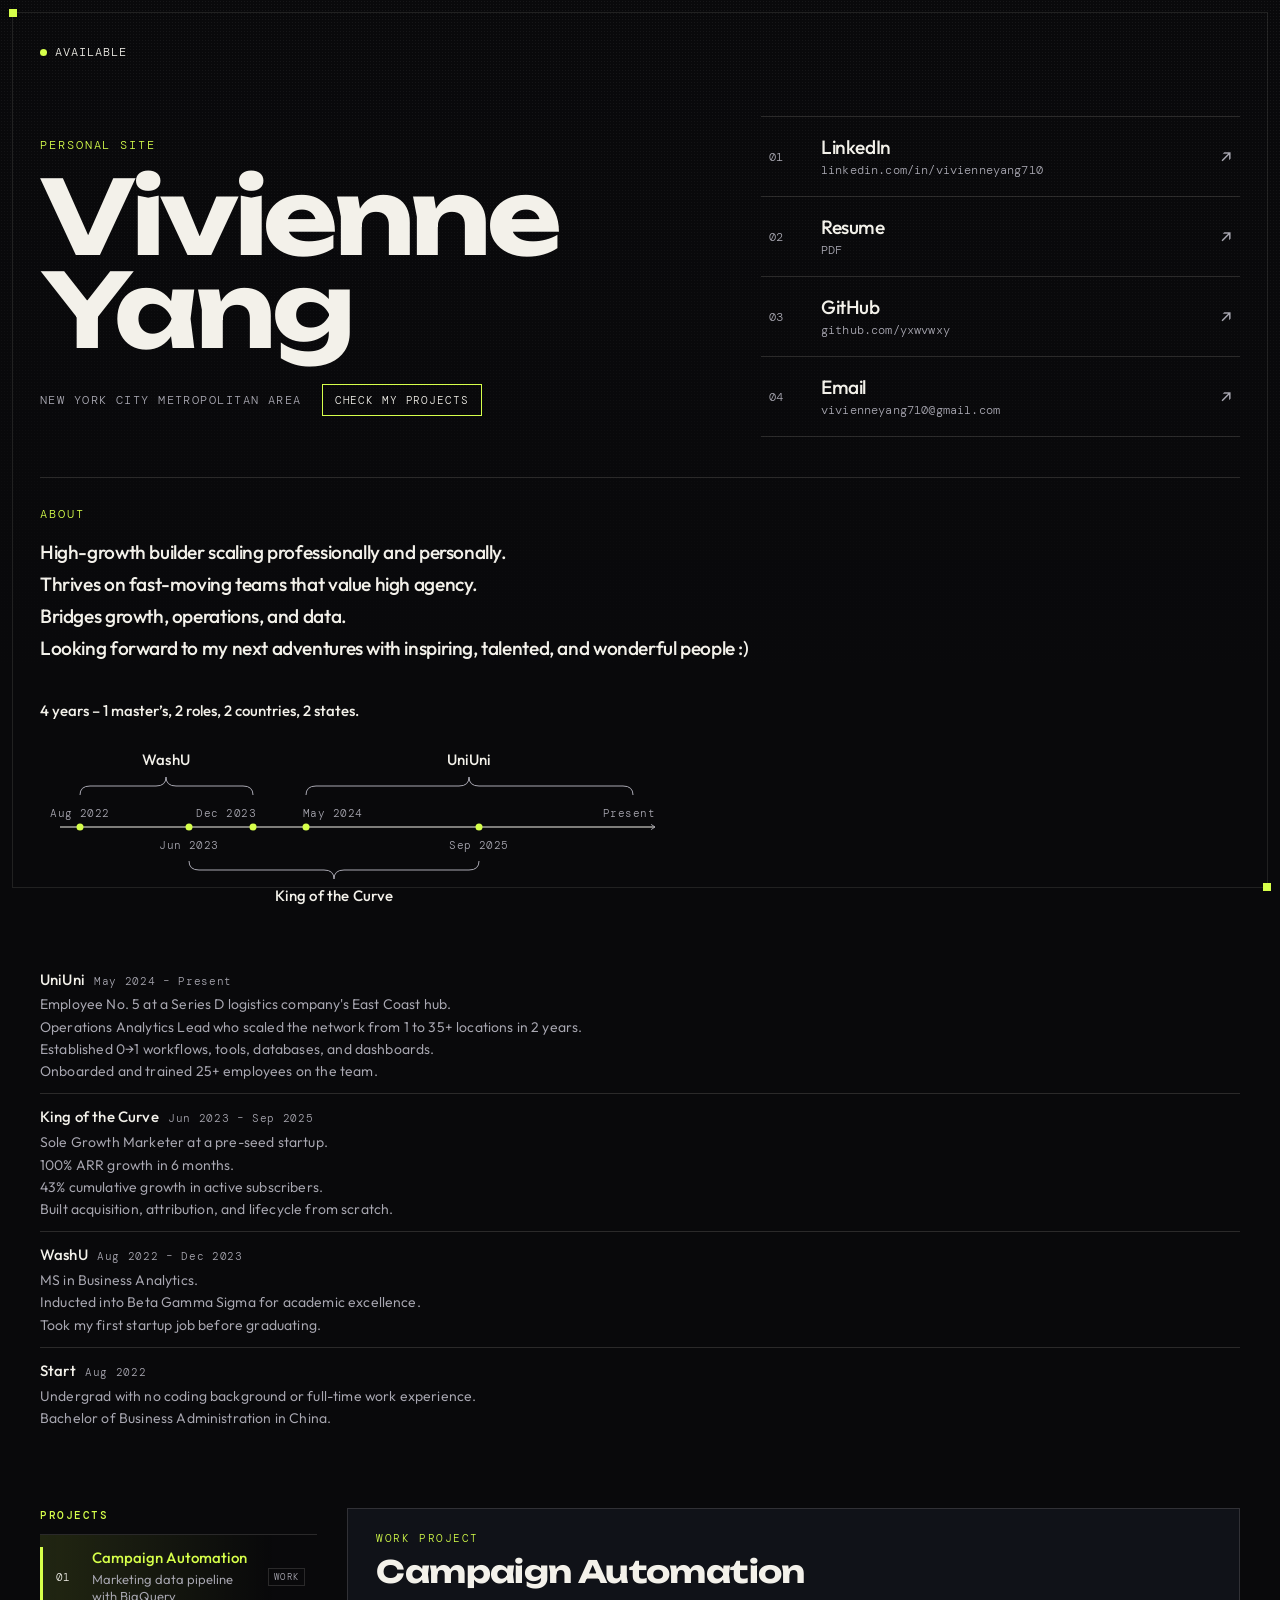
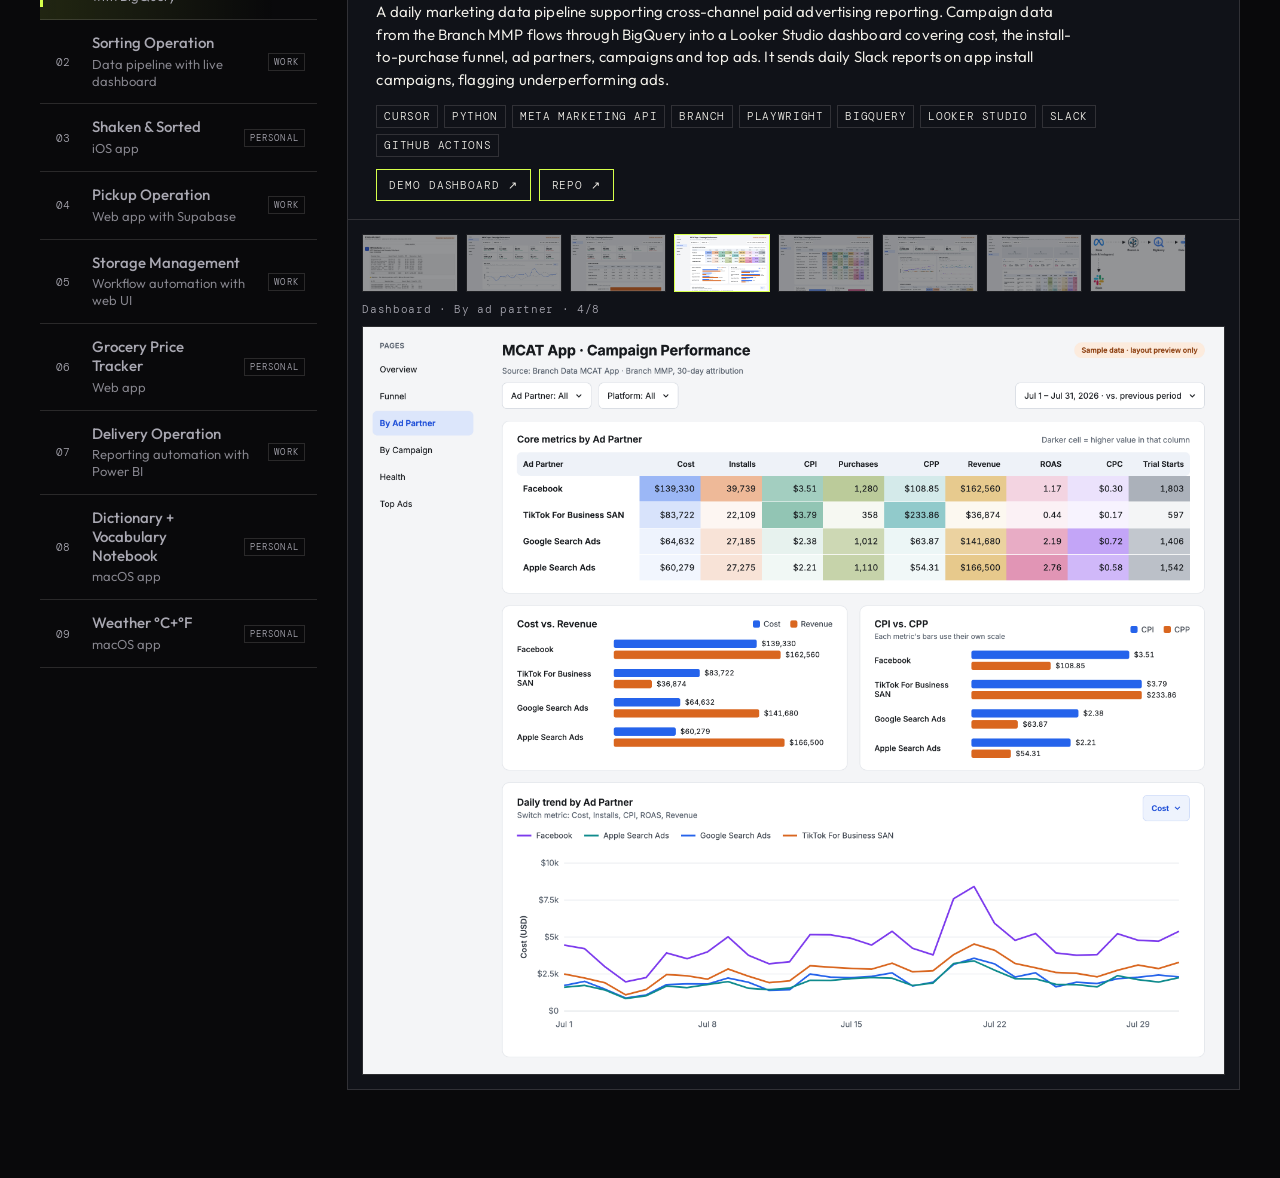
==== index.html @ 4017af8d "Add a fourth About line about what comes next Co-Authored-By: Claude Opus 5.5 <noreply@anthropic.com" ====
<!DOCTYPE html>
<html lang="en">
  <head>
    <meta charset="UTF-8" />
    <meta name="viewport" content="width=device-width, initial-scale=1" />
    <title>Vivienne Yang</title>
    <meta name="description" content="Vivienne Yang: projects and links." />
    <meta name="theme-color" content="#09090b" />
    <link rel="icon" href="favicon.svg" type="image/svg+xml" />
    <link rel="preconnect" href="https://fonts.googleapis.com" />
    <link rel="preconnect" href="https://fonts.gstatic.com" crossorigin />
    <link
      href="https://fonts.googleapis.com/css2?family=DM+Mono:ital,wght@0,400;0,500&family=Outfit:wght@360;500&family=Unbounded:wght@500;700&display=swap"
      rel="stylesheet"
    />
    <link rel="stylesheet" href="styles.css?v=2026-11-14m" />
  </head>
  <body>
    <div class="frame" aria-hidden="true"></div>
    <main class="page">
      <header class="top">
        <p class="status">
          <span class="dot" aria-hidden="true"></span>
          Available
        </p>
      </header>

      <div class="stage">
        <section class="intro">
          <p class="kicker">Personal site</p>
          <h1>Vivienne Yang</h1>
          <div class="place-row">
            <p class="place">New York City Metropolitan Area</p>
            <a class="jump" href="#work">Check my projects</a>
          </div>
        </section>

        <nav class="links" aria-label="Personal links">
          <a class="row" href="https://www.linkedin.com/in/vivienneyang710/" target="_blank" rel="noopener">
            <span class="idx">01</span>
            <span class="copy">
              <span class="label">LinkedIn</span>
              <span class="hint">linkedin.com/in/vivienneyang710</span>
            </span>
            <span class="arrow" aria-hidden="true">↗</span>
          </a>
          <a class="row" href="Vivienne-Yang-Resume.pdf" target="_blank" rel="noopener">
            <span class="idx">02</span>
            <span class="copy">
              <span class="label">Resume</span>
              <span class="hint">PDF</span>
            </span>
            <span class="arrow" aria-hidden="true">↗</span>
          </a>
          <a class="row" href="https://github.com/yxwvwxy" target="_blank" rel="noopener">
            <span class="idx">03</span>
            <span class="copy">
              <span class="label">GitHub</span>
              <span class="hint">github.com/yxwvwxy</span>
            </span>
            <span class="arrow" aria-hidden="true">↗</span>
          </a>
          <a class="row" href="mailto:vivienneyang710@gmail.com">
            <span class="idx">04</span>
            <span class="copy">
              <span class="label">Email</span>
              <span class="hint">vivienneyang710@gmail.com</span>
            </span>
            <span class="arrow" aria-hidden="true">↗</span>
          </a>
        </nav>
      </div>

      <section class="about" id="about" aria-label="About">
        <p class="kicker">About</p>
        <div class="about-grid">
          <div class="about-main">
            <div class="about-lead">
              <p>High-growth builder scaling professionally and personally.</p>
              <p>Thrives on fast-moving teams that value high agency.</p>
              <p>Bridges growth, operations, and data.</p>
              <p>Looking forward to my next adventures with inspiring, talented, and wonderful people :)</p>
            </div>
            <div class="about-bottom">
              <p class="about-stat">4 years – 1 master’s, 2 roles, 2 countries, 2 states.</p>
              <figure class="timeline">
                <svg viewBox="30 120 630 172" role="img" aria-labelledby="timeline-title">
                  <title id="timeline-title">Timeline: WashU Aug 2022 – Dec 2023, King of the Curve Jun 2023 – Sep 2025, UniUni May 2024 – Present</title>
                  <defs>
                    <marker id="tl-arrow" viewBox="0 0 10 10" refX="8" refY="5" markerWidth="6" markerHeight="6" orient="auto-start-reverse">
                      <path d="M2 1L8 5L2 9" fill="none" stroke="currentColor" stroke-width="1.5" stroke-linecap="round" stroke-linejoin="round" />
                    </marker>
                  </defs>
                  <text class="tl-name" x="156" y="140" text-anchor="middle">WashU</text>
                  <path class="tl-brace" d="M70 170 Q70 161 80 161 L146 161 Q156 161 156 152 Q156 161 166 161 L233 161 Q243 161 243 170" />
                  <text class="tl-name" x="459" y="140" text-anchor="middle">UniUni</text>
                  <path class="tl-brace" d="M296 170 Q296 161 306 161 L449 161 Q459 161 459 152 Q459 161 469 161 L613 161 Q623 161 623 170" />
                  <text class="tl-date" x="70" y="192" text-anchor="middle">Aug 2022</text>
                  <text class="tl-date" x="246" y="192" text-anchor="end">Dec 2023</text>
                  <text class="tl-date" x="293" y="192" text-anchor="start">May 2024</text>
                  <text class="tl-date" x="645" y="192" text-anchor="end">Present</text>
                  <line class="tl-axis" x1="50" y1="202" x2="645" y2="202" marker-end="url(#tl-arrow)" />
                  <circle class="tl-dot" cx="70" cy="202" r="3.5" />
                  <circle class="tl-dot" cx="179" cy="202" r="3.5" />
                  <circle class="tl-dot" cx="243" cy="202" r="3.5" />
                  <circle class="tl-dot" cx="296" cy="202" r="3.5" />
                  <circle class="tl-dot" cx="469" cy="202" r="3.5" />
                  <text class="tl-date" x="179" y="224" text-anchor="middle">Jun 2023</text>
                  <text class="tl-date" x="469" y="224" text-anchor="middle">Sep 2025</text>
                  <path class="tl-brace" d="M179 236 Q179 245 189 245 L314 245 Q324 245 324 254 Q324 245 334 245 L459 245 Q469 245 469 236" />
                  <text class="tl-name" x="324" y="276" text-anchor="middle">King of the Curve</text>
                </svg>
              </figure>
            </div>
          </div>
          <ol class="milestones">
            <li>
              <p class="ms-head"><b>UniUni</b> <span>May 2024 – Present</span></p>
              <p>Employee No. 5 at a Series D logistics company's East Coast hub.</p>
              <p>Operations Analytics Lead who scaled the network from 1 to 35+ locations in 2 years.</p>
              <p>Established 0→1 workflows, tools, databases, and dashboards.</p>
              <p>Onboarded and trained 25+ employees on the team.</p>
            </li>
            <li>
              <p class="ms-head"><b>King of the Curve</b> <span>Jun 2023 – Sep 2025</span></p>
              <p>Sole Growth Marketer at a pre-seed startup.</p>
              <p>100% ARR growth in 6 months.</p>
              <p>43% cumulative growth in active subscribers.</p>
              <p>Built acquisition, attribution, and lifecycle from scratch.</p>
            </li>
            <li>
              <p class="ms-head"><b>WashU</b> <span>Aug 2022 – Dec 2023</span></p>
              <p>MS in Business Analytics.</p>
              <p>Inducted into Beta Gamma Sigma for academic excellence.</p>
              <p>Took my first startup job before graduating.</p>
            </li>
            <li>
              <p class="ms-head"><b>Start</b> <span>Aug 2022</span></p>
              <p>Undergrad with no coding background or full-time work experience.</p>
              <p>Bachelor of Business Administration in China.</p>
            </li>
          </ol>
        </div>
      </section>

      <section class="work" id="work" aria-label="Projects">
        <div class="pj">
          <div class="pj-side">
            <h2 class="pj-side-head">Projects</h2>
            <ol class="pj-list" id="pj-list"></ol>
          </div>

          <article class="pj-center" id="pj-center" aria-live="polite">
            <div class="pj-info">
              <p class="pj-group" id="pj-group"></p>
              <h2 id="pj-title"></h2>
              <p class="pj-type" id="pj-type"></p>
              <p class="pj-summary" id="pj-summary"></p>
              <div class="pj-row">
                <ul class="pj-tags" id="pj-tags"></ul>
                <div class="pj-links" id="pj-links"></div>
              </div>
            </div>
            <div class="pj-media">
              <div class="pj-strip" id="pj-strip"></div>
              <p class="pj-caption" id="pj-caption"></p>
              <div class="pj-frame" id="pj-frame"></div>
            </div>
          </article>
        </div>
      </section>
    </main>

    <script src="projects.js?v=2026-11-14a"></script>
  </body>
</html>
---- styles.css ----
:root {
  --bg: #09090b;
  --ink: #f3f1ea;
  --muted: #a9a8b2;
  --line: rgba(243, 241, 234, 0.14);
  --accent: #d6ff4a;
  --row: #12141a;
  --panel: #101218;
  --on-accent: #15180c;
  --warn: #f0c14a;
  --alert: #ff8b7b;
  --display: "Unbounded", sans-serif;
  --sans: "Outfit", sans-serif;
  --mono: "DM Mono", ui-monospace, monospace;
  color-scheme: dark;
}

* {
  box-sizing: border-box;
}

html,
body {
  margin: 0;
  min-height: 100%;
}

body {
  background:
    radial-gradient(900px 420px at 12% -10%, color-mix(in srgb, var(--accent) 8%, transparent), transparent 60%),
    var(--bg);
  color: var(--ink);
  font-family: var(--sans);
  font-weight: 360;
  letter-spacing: 0.01em;
}

body::before {
  content: "";
  position: fixed;
  inset: 0;
  pointer-events: none;
  opacity: 0.35;
  background-image: radial-gradient(rgba(255, 255, 255, 0.16) 0.6px, transparent 0.6px);
  background-size: 3px 3px;
  mask-image: linear-gradient(to bottom, #000, transparent 85%);
}

.frame {
  position: fixed;
  inset: 12px;
  border: 1px solid rgba(243, 241, 234, 0.1);
  pointer-events: none;
}

.frame::before,
.frame::after {
  content: "";
  position: absolute;
  width: 8px;
  height: 8px;
  background: var(--accent);
}

.frame::before {
  top: -4px;
  left: -4px;
}

.frame::after {
  right: -4px;
  bottom: -4px;
}

.page {
  max-width: 1480px;
  margin: 0 auto;
  padding: 44px 40px 40px;
  display: flex;
  flex-direction: column;
  gap: 32px;
}

.top {
  display: flex;
  justify-content: space-between;
  align-items: center;
  gap: 16px;
  font-family: var(--mono);
  font-size: 12px;
  letter-spacing: 0.08em;
  text-transform: uppercase;
  color: var(--muted);
}

.status {
  display: inline-flex;
  align-items: center;
  gap: 8px;
  margin: 0;
  color: var(--ink);
}

.dot {
  width: 7px;
  height: 7px;
  border-radius: 50%;
  background: var(--accent);
  box-shadow: 0 0 0 0 color-mix(in srgb, var(--accent) 70%, transparent);
  animation: pulse 2.4s ease-out infinite;
}

.meta {
  margin: 0;
}

.meta a {
  color: inherit;
  text-decoration: none;
}

.meta a:hover,
.meta a:focus-visible {
  color: var(--accent);
}

/* location, with a boxed button that jumps down to the projects */
.place-row {
  display: flex;
  flex-wrap: wrap;
  align-items: center;
  gap: 12px 20px;
  margin-top: 28px;
}

.jump {
  font-family: var(--mono);
  font-size: 11px;
  letter-spacing: 0.08em;
  text-transform: uppercase;
  text-decoration: none;
  color: var(--ink);
  border: 1px solid var(--accent);
  padding: 8px 12px;
  white-space: nowrap;
  transition: background 160ms ease;
}

.jump:hover,
.jump:focus-visible {
  background: color-mix(in srgb, var(--accent) 12%, transparent);
}

.place {
  margin: 0;
  font-family: var(--mono);
  font-size: 12px;
  letter-spacing: 0.12em;
  text-transform: uppercase;
  color: var(--muted);
}

.stage {
  display: grid;
  grid-template-columns: minmax(0, 1.15fr) minmax(280px, 0.85fr);
  gap: 72px;
  align-items: center;
  padding: 24px 0 8px;
}

.kicker {
  margin: 0 0 18px;
  font-family: var(--mono);
  font-size: 12px;
  letter-spacing: 0.16em;
  text-transform: uppercase;
  color: var(--accent);
}

h1 {
  margin: 0;
  font-family: var(--display);
  font-weight: 700;
  font-size: clamp(3.4rem, 8vw, 6.6rem);
  line-height: 0.9;
  letter-spacing: -0.04em;
}

.tagline {
  max-width: 28rem;
  margin: 22px 0 0;
  color: var(--muted);
  font-size: 1.15rem;
  line-height: 1.45;
}

.links {
  display: flex;
  flex-direction: column;
}

.row {
  display: grid;
  grid-template-columns: 2.4rem 1fr auto;
  gap: 14px;
  align-items: center;
  padding: 18px 8px;
  border-top: 1px solid var(--line);
  color: inherit;
  text-decoration: none;
  transition: background 160ms ease;
}

.row:last-child {
  border-bottom: 1px solid var(--line);
}

.row:hover,
.row:focus-visible {
  background: var(--row);
  outline: none;
}

.row:focus-visible {
  box-shadow: inset 2px 0 0 var(--accent);
}

.idx {
  font-family: var(--mono);
  font-size: 12px;
  color: var(--muted);
}

.idx,
.copy {
  transition: transform 160ms ease;
}

.row:hover .idx,
.row:focus-visible .idx,
.row:hover .copy,
.row:focus-visible .copy {
  transform: translateX(8px);
}

.row:hover .idx,
.row:focus-visible .idx,
.row:hover .arrow,
.row:focus-visible .arrow {
  color: var(--accent);
}

.copy {
  display: flex;
  flex-direction: column;
  gap: 3px;
  min-width: 0;
}

.label {
  font-size: 1.2rem;
  font-weight: 500;
  letter-spacing: -0.02em;
}

.hint {
  font-family: var(--mono);
  font-size: 12px;
  color: var(--muted);
}

.arrow {
  font-size: 1.15rem;
  color: var(--muted);
  transition: transform 160ms ease, color 160ms ease;
}

.row:hover .arrow,
.row:focus-visible .arrow {
  transform: translate(-5px, -3px);
}

@keyframes pulse {
  0% {
    box-shadow: 0 0 0 0 color-mix(in srgb, var(--accent) 55%, transparent);
  }
  100% {
    box-shadow: 0 0 0 10px color-mix(in srgb, var(--accent) 0%, transparent);
  }
}

@media (max-width: 800px) {
  .frame {
    inset: 8px;
  }

  .page {
    padding: 32px 22px 28px;
    gap: 28px;
  }

  .stage {
    grid-template-columns: 1fr;
    gap: 40px;
    align-items: start;
    padding: 8px 0 0;
  }

  h1 {
    font-size: clamp(3rem, 16vw, 4.6rem);
  }

}

/* ---------- about: three lines, a timeline, and the milestones behind it ---------- */
.about {
  padding: 28px 0 8px;
  border-top: 1px solid var(--line);
  scroll-margin-top: 28px;
}

.about-lead p {
  margin: 0 0 6px;
  /* the three descriptive lines: same size and weight as the link titles (LinkedIn, Resume…) */
  font-size: 1.2rem;
  font-weight: 500;
  letter-spacing: -0.02em;
  line-height: 1.35;
}

/* the numbers line and timeline sit at the bottom of the left column, level with the end of the milestones */
.about-main { display: flex; flex-direction: column; align-self: stretch; }
.about-bottom { margin-top: auto; padding-top: calc(1.2rem * 1.35 + 6px); }

/* the numbers line: same size as the names (WashU, UniUni…) */
.about-stat {
  margin: 0;
  font-size: 15px;
  font-weight: 500;
  letter-spacing: normal;
  line-height: 1.45;
}

.about-grid {
  display: grid;
  grid-template-columns: minmax(0, 1.25fr) minmax(0, 1fr);
  gap: clamp(24px, 4vw, 64px);
  align-items: start;
}

.about-main .timeline { margin-top: 24px; }

.timeline { margin: 0; color: var(--muted); }
/* drawn at 1:1, so its names and dates match the milestones' 15px titles and 11px dates */
.timeline svg { display: block; width: 100%; max-width: 630px; height: auto; }
.tl-name { fill: var(--ink); font-family: var(--sans); font-size: 15px; font-weight: 500; }
.tl-date { fill: var(--muted); font-family: var(--mono); font-size: 11px; letter-spacing: 0.04em; }
.tl-brace { fill: none; stroke: var(--muted); stroke-width: 1; }
.tl-axis { stroke: var(--ink); stroke-width: 1; color: var(--ink); }
.tl-dot { fill: var(--accent); }

.milestones { list-style: none; margin: 0; padding: 0; }
.milestones li { padding: 12px 0; border-bottom: 1px solid var(--line); }
.milestones li:first-child { padding-top: 0; }
.milestones li:last-child { border-bottom: 0; }
.milestones p { margin: 2px 0 0; color: var(--muted); font-size: 14px; line-height: 1.45; }
.milestones .ms-head { margin: 0 0 4px; color: var(--ink); font-size: 15px; }
.ms-head b { font-weight: 500; }
.ms-head span { margin-left: 6px; font-family: var(--mono); font-size: 11px; letter-spacing: 0.06em; color: var(--muted); }

/* stack before the timeline column would get narrower than the drawing, so its text never shrinks */
@media (max-width: 1280px) {
  .about-grid { grid-template-columns: 1fr; }
}

/* phones: the timeline's labels would be too small to read; the milestones list carries the same dates */
@media (max-width: 600px) {
  .timeline { display: none; }
}

/* ---------- projects: list on the left, the chosen project on the right ---------- */
.work {
  padding: 28px 0 48px;
  scroll-margin-top: 28px;
}

.pj {
  display: grid;
  grid-template-columns: minmax(240px, 0.62fr) minmax(0, 2fr);
  align-items: start;
  gap: clamp(16px, 2.4vw, 36px);
}

/* the list stays put while the page scrolls */
.pj-side {
  position: sticky;
  /* projects.js lowers this on short windows, so the whole list is always reachable */
  top: var(--pj-side-top, 28px);
  display: flex;
  flex-direction: column;
}

.pj-side-head {
  margin: 0;
  padding-bottom: 12px;
  border-bottom: 1px solid var(--line);
  font-family: var(--mono);
  font-size: 11px;
  font-weight: 500;
  letter-spacing: 0.14em;
  text-transform: uppercase;
  color: var(--accent);
}

.pj-list { list-style: none; margin: 0; padding: 0; }

.pj-list button {
  position: relative;
  display: grid;
  grid-template-columns: 26px minmax(0, 1fr) auto;
  align-items: center;
  gap: 10px;
  width: 100%;
  padding: 14px 12px 14px 16px;
  border: 0;
  border-bottom: 1px solid var(--line);
  background: none;
  color: inherit;
  font: inherit;
  text-align: left;
  cursor: pointer;
  transition: background 160ms ease;
}

.pj-list button::before {
  content: "";
  position: absolute;
  left: 0;
  top: 12px;
  bottom: 12px;
  width: 3px;
  background: var(--accent);
  transform: scaleY(0);
  transition: transform 160ms ease;
}

.pj-num { font-family: var(--mono); font-size: 11px; color: var(--muted); }
.pj-txt { display: flex; flex-direction: column; gap: 3px; min-width: 0; }
.pj-name { font-weight: 500; font-size: 15px; /* same as the About names (WashU, UniUni…) */ line-height: 1.25; color: var(--muted); transition: color 160ms ease; }
.pj-ptype { font-size: 13px; line-height: 1.3; color: color-mix(in srgb, var(--muted) 80%, transparent); }
.pj-grp { font-family: var(--mono); font-size: 9px; letter-spacing: 0.12em; text-transform: uppercase; color: var(--muted); border: 1px solid var(--line); padding: 2px 5px; }

.pj-list button:hover { background: color-mix(in srgb, var(--ink) 4%, transparent); }
.pj-list button:hover .pj-name { color: var(--ink); }
.pj-list button[aria-current="true"] { background: linear-gradient(90deg, color-mix(in srgb, var(--accent) 12%, transparent), transparent 85%); }
.pj-list button[aria-current="true"]::before { transform: scaleY(1); }
.pj-list button[aria-current="true"] .pj-name { color: var(--accent); }
.pj-list button[aria-current="true"] .pj-num { color: var(--ink); }
.pj-list button[aria-current="true"] .pj-ptype { color: var(--muted); }
.pj-list button:focus-visible { outline: 1px solid var(--accent); outline-offset: -1px; }

/* right: text on top, media below */
.pj-center { border: 1px solid var(--line); background: var(--panel); min-width: 0; }
.pj-info { padding: 22px 28px 18px; border-bottom: 1px solid var(--line); }
.pj-group { margin: 0; font-family: var(--mono); font-size: 11px; letter-spacing: 0.14em; text-transform: uppercase; color: var(--accent); }
.pj-info h2 { margin: 10px 0 12px; font-family: var(--display); font-weight: 700; font-size: clamp(24px, 2.4vw, 34px); letter-spacing: -0.02em; line-height: 1.1; }
.pj-type { display: none; margin: 0 0 10px; color: var(--muted); font-size: 16px; } /* shown in the list instead; phones show it here */
.pj-summary { margin: 0 0 14px; font-size: 15px; line-height: 1.5; max-width: 70ch; }
.pj-summary.is-tbd { color: var(--muted); font-style: italic; }
.pj-row { display: flex; flex-wrap: wrap; align-items: center; justify-content: space-between; gap: 12px; }
.pj-tags { display: flex; flex-wrap: wrap; gap: 6px; margin: 0; padding: 0; list-style: none; }
.pj-tags li { font-family: var(--mono); font-size: 10.5px; letter-spacing: 0.06em; text-transform: uppercase; border: 1px solid var(--line); padding: 4px 7px; }
.pj-links { display: flex; gap: 8px; }
.pj-links a { font-family: var(--mono); font-size: 11px; letter-spacing: 0.08em; text-transform: uppercase; text-decoration: none; color: var(--ink); border: 1px solid var(--accent); padding: 8px 12px; white-space: nowrap; transition: background 160ms ease; }
.pj-links a:hover,
.pj-links a:focus-visible { background: color-mix(in srgb, var(--accent) 12%, transparent); }

.pj-media { display: flex; flex-direction: column; padding: 14px; gap: 10px; }
.pj-frame { position: relative; background: #0b0d12; border: 1px solid var(--line); }
/* pictures use the full width at their natural height; the page scrolls, not the frame */
.pj-frame > a { display: block; cursor: zoom-in; }
.pj-frame img { display: block; width: 100%; height: auto; }
/* app windows are shown at their real on-screen size, centered */
.pj-frame.is-sized { padding: 40px 16px; }
.pj-frame.is-sized > a { margin: 0 auto; }
.pj-frame.is-video,
.pj-frame.is-empty { aspect-ratio: 16 / 10; overflow: hidden; }
.pj-frame video { position: absolute; inset: 0; width: 100%; height: 100%; object-fit: contain; display: block; }
.pj-ph {
  position: absolute;
  inset: 0;
  display: grid;
  place-items: center;
  background:
    radial-gradient(circle at 30% 20%, color-mix(in srgb, var(--accent) 14%, transparent), transparent 55%),
    repeating-linear-gradient(135deg, #0f1117 0 12px, #11141b 12px 24px);
  font-family: var(--display);
  font-weight: 700;
  font-size: clamp(48px, 7vw, 110px);
  color: color-mix(in srgb, var(--ink) 20%, transparent);
}
.pj-caption { margin: 0; font-family: var(--mono); font-size: 11px; letter-spacing: 0.06em; color: var(--muted); }
.pj-kind { position: absolute; right: 8px; top: 8px; padding: 3px 7px; font-family: var(--mono); font-size: 10px; letter-spacing: 0.12em; text-transform: uppercase; background: var(--accent); color: var(--on-accent); pointer-events: none; }
.pj-strip { display: flex; gap: 8px; overflow-x: auto; flex: none; }
.pj-strip:empty { display: none; }
.pj-strip button { flex: none; width: 96px; height: 58px; padding: 0; border: 1px solid var(--line); background: #0b0d12; cursor: pointer; overflow: hidden; opacity: 0.55; }
.pj-strip button.is-on { opacity: 1; border-color: var(--accent); }
.pj-strip img,
.pj-strip video { width: 100%; height: 100%; object-fit: cover; object-position: top; display: block; pointer-events: none; }

.pj-center.is-swap .pj-info,
.pj-center.is-swap .pj-media { animation: pj-swap 260ms ease; }

@keyframes pj-swap {
  from { opacity: 0; transform: translateY(6px); }
  to { opacity: 1; transform: none; }
}

/* phones and narrow windows: the list becomes a row of chips above the project */
@media (max-width: 900px) {
  .pj { display: flex; flex-direction: column; align-items: stretch; gap: 14px; }
  .pj-side { position: static; min-width: 0; }
  .pj-side-head { display: none; }
  .pj-list { display: flex; gap: 8px; overflow-x: auto; overflow-y: hidden; padding-bottom: 4px; }
  .pj-list li { flex: none; }
  .pj-list button { display: flex; width: auto; padding: 10px 12px; border: 1px solid var(--line); white-space: nowrap; }
  .pj-list button::before { left: 10px; right: 10px; top: auto; bottom: 0; width: auto; height: 2px; transform: scaleX(0); }
  .pj-list button[aria-current="true"]::before { transform: scaleX(1); }
  .pj-grp,
  .pj-ptype { display: none; }
  .pj-type { display: block; }
  .pj-info { padding: 18px 18px 16px; }
  .pj-media { padding: 10px; }
}

@media (prefers-reduced-motion: reduce) {
  .dot,
  .row,
  .idx,
  .copy,
  .arrow,
  .pj-center.is-swap .pj-info,
  .pj-center.is-swap .pj-media {
    animation: none;
    transition: none;
  }
}
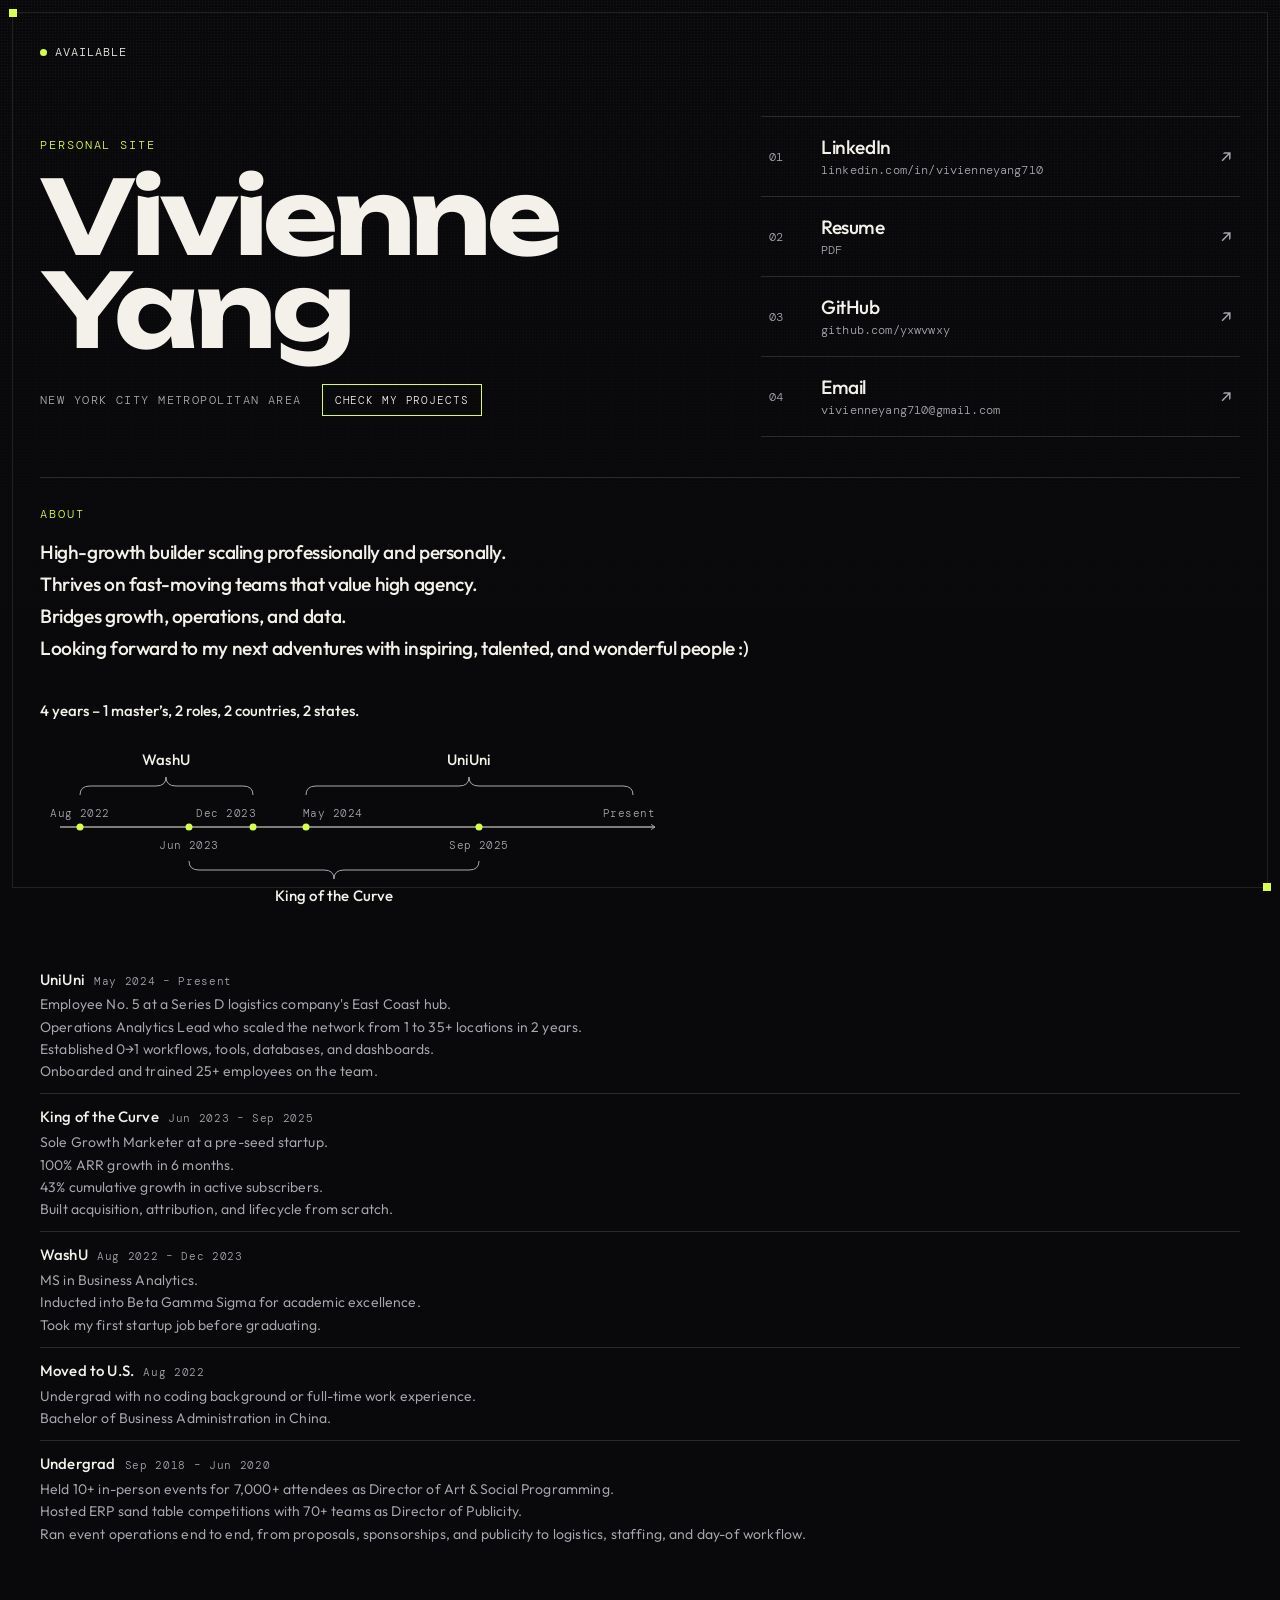
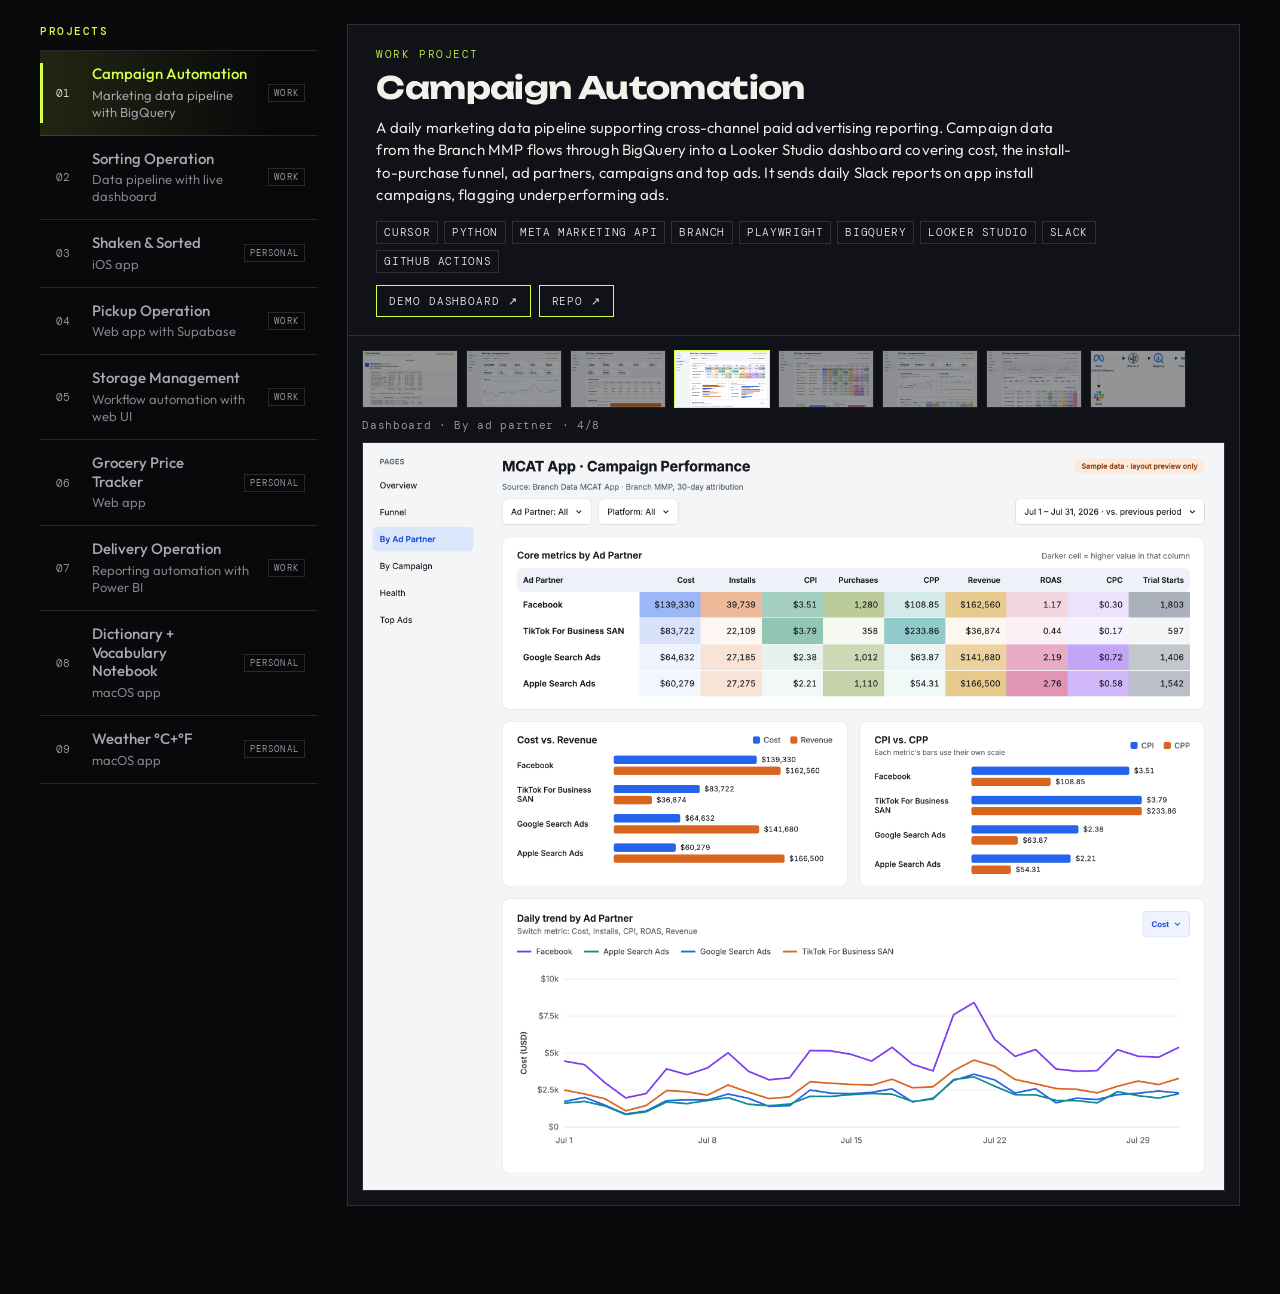
==== commit e004c628: "Add Undergrad milestone and rename Start to Moved to U.S. Co-Authored-By: Claude Opus 5.5 <noreply@a" ====
--- a/index.html
+++ b/index.html
@@ -135,9 +135,15 @@
               <p>Took my first startup job before graduating.</p>
             </li>
             <li>
-              <p class="ms-head"><b>Start</b> <span>Aug 2022</span></p>
+              <p class="ms-head"><b>Moved to U.S.</b> <span>Aug 2022</span></p>
               <p>Undergrad with no coding background or full-time work experience.</p>
               <p>Bachelor of Business Administration in China.</p>
+            </li>
+            <li>
+              <p class="ms-head"><b>Undergrad</b> <span>Sep 2018 – Jun 2020</span></p>
+              <p>Held 10+ in-person events for 7,000+ attendees as Director of Art &amp; Social Programming.</p>
+              <p>Hosted ERP sand table competitions with 70+ teams as Director of Publicity.</p>
+              <p>Ran event operations end to end, from proposals, sponsorships, and publicity to logistics, staffing, and day-of workflow.</p>
             </li>
           </ol>
         </div>
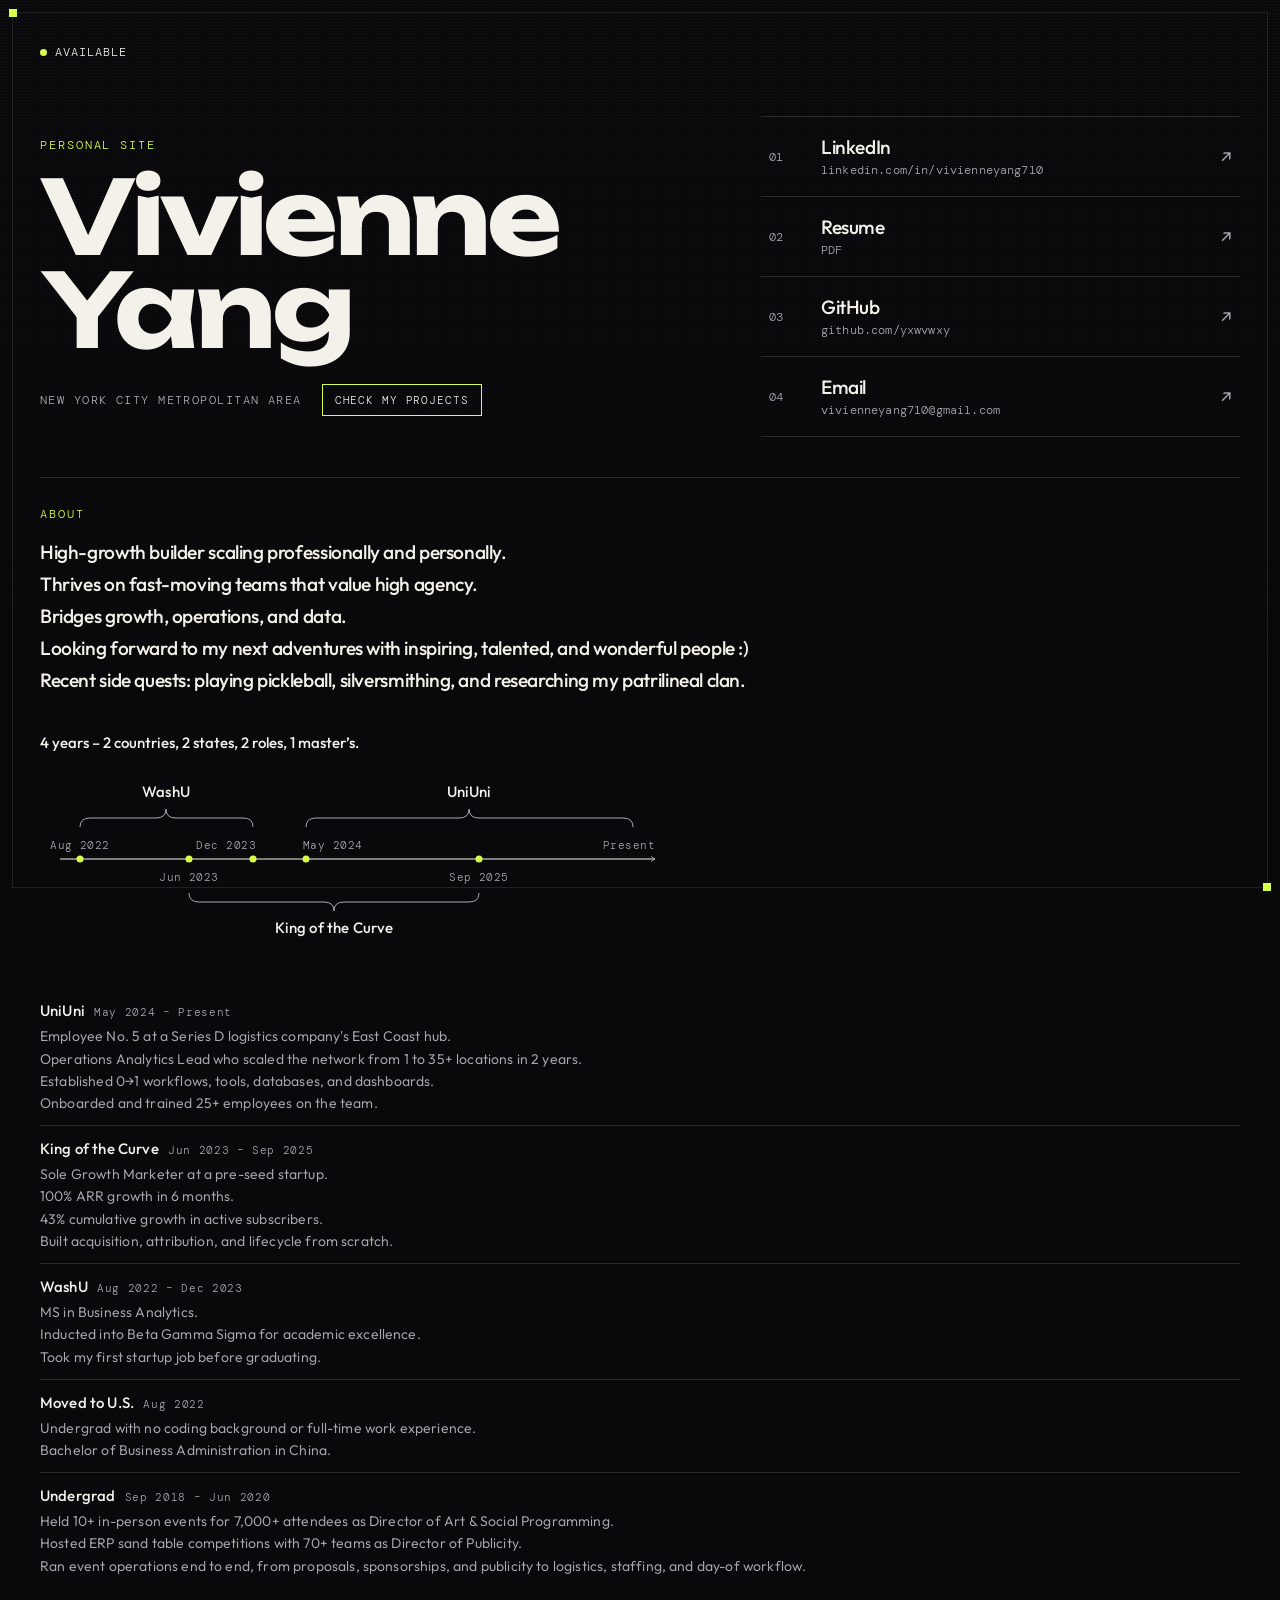
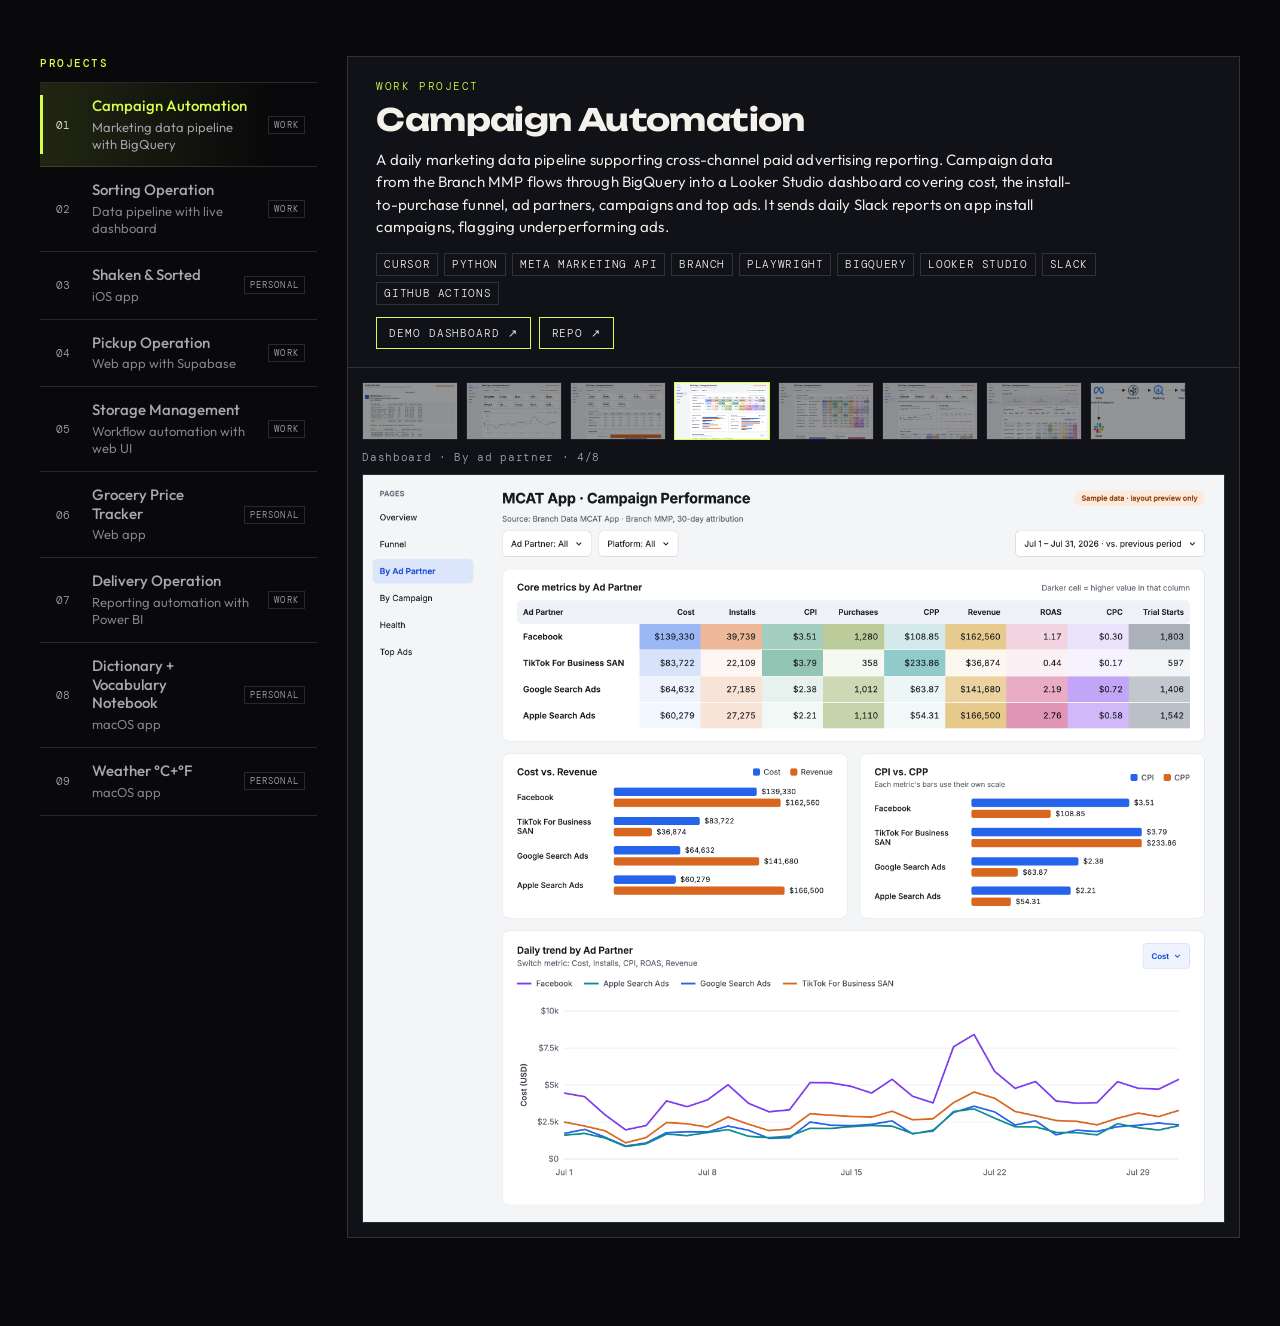
==== commit 2e76dd63: "Reorder the 4 years stat and add recent side quests to About Co-Authored-By: Claude Opus 5.5 <norepl" ====
--- a/index.html
+++ b/index.html
@@ -80,9 +80,10 @@
               <p>Thrives on fast-moving teams that value high agency.</p>
               <p>Bridges growth, operations, and data.</p>
               <p>Looking forward to my next adventures with inspiring, talented, and wonderful people :)</p>
+              <p>Recent side quests: playing pickleball, silversmithing, and researching my patrilineal clan.</p>
             </div>
             <div class="about-bottom">
-              <p class="about-stat">4 years – 1 master’s, 2 roles, 2 countries, 2 states.</p>
+              <p class="about-stat">4 years – 2 countries, 2 states, 2 roles, 1 master’s.</p>
               <figure class="timeline">
                 <svg viewBox="30 120 630 172" role="img" aria-labelledby="timeline-title">
                   <title id="timeline-title">Timeline: WashU Aug 2022 – Dec 2023, King of the Curve Jun 2023 – Sep 2025, UniUni May 2024 – Present</title>
@@ -178,5 +179,25 @@
     </main>
 
     <script src="projects.js?v=2026-11-14a"></script>
+    <script>
+      // Side by side, the "4 years" line and its timeline start level with the WashU milestone,
+      // where the timeline begins. Stacked, they keep their place under the lead.
+      (() => {
+        const bottom = document.querySelector(".about-bottom");
+        const stat = document.querySelector(".about-stat");
+        const washu = [...document.querySelectorAll(".milestones .ms-head")].find((h) => h.textContent.includes("WashU"));
+        const stacked = matchMedia("(max-width: 1280px)");
+        function align() {
+          bottom.style.marginTop = bottom.style.paddingTop = "";
+          if (!washu || stacked.matches) return;
+          bottom.style.marginTop = bottom.style.paddingTop = "0px";
+          const gap = washu.getBoundingClientRect().top - stat.getBoundingClientRect().top;
+          bottom.style.paddingTop = Math.max(0, gap) + "px";
+        }
+        addEventListener("resize", align);
+        document.fonts.ready.then(align);
+        align();
+      })();
+    </script>
   </body>
 </html>
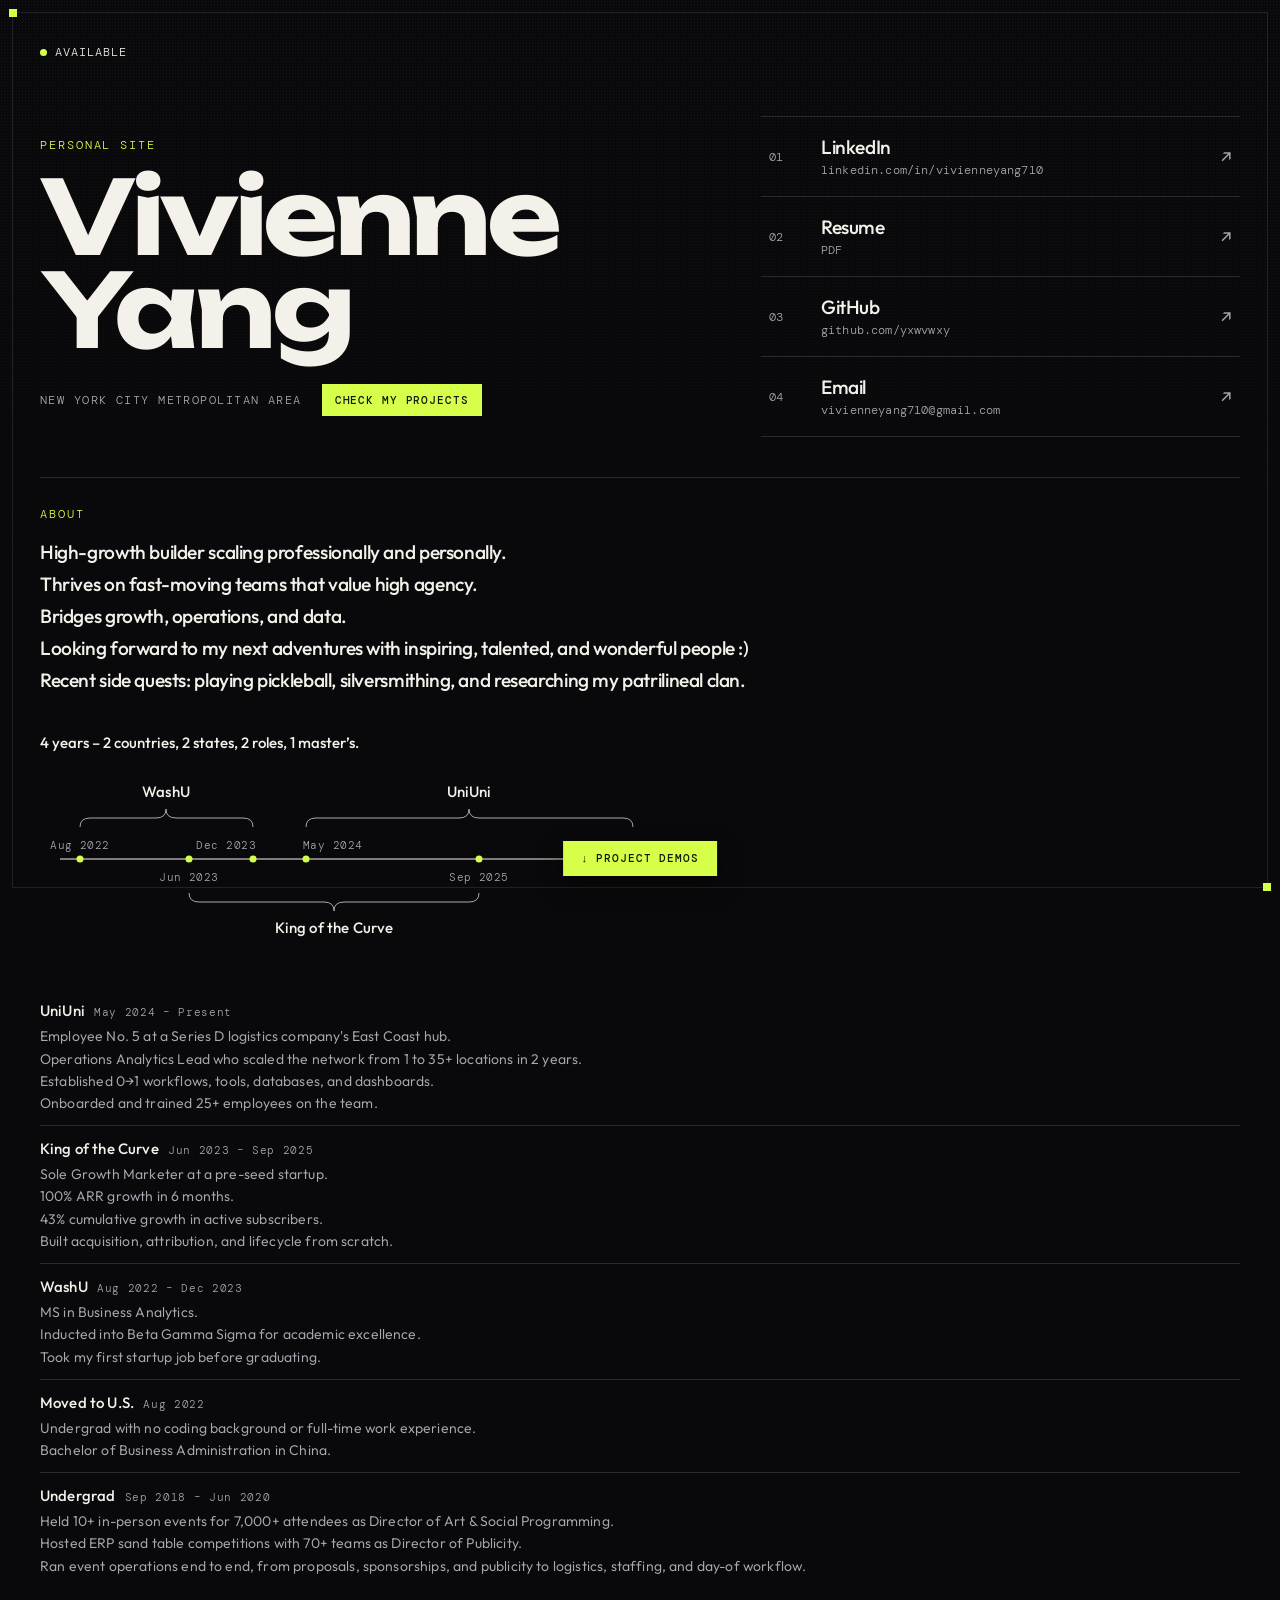
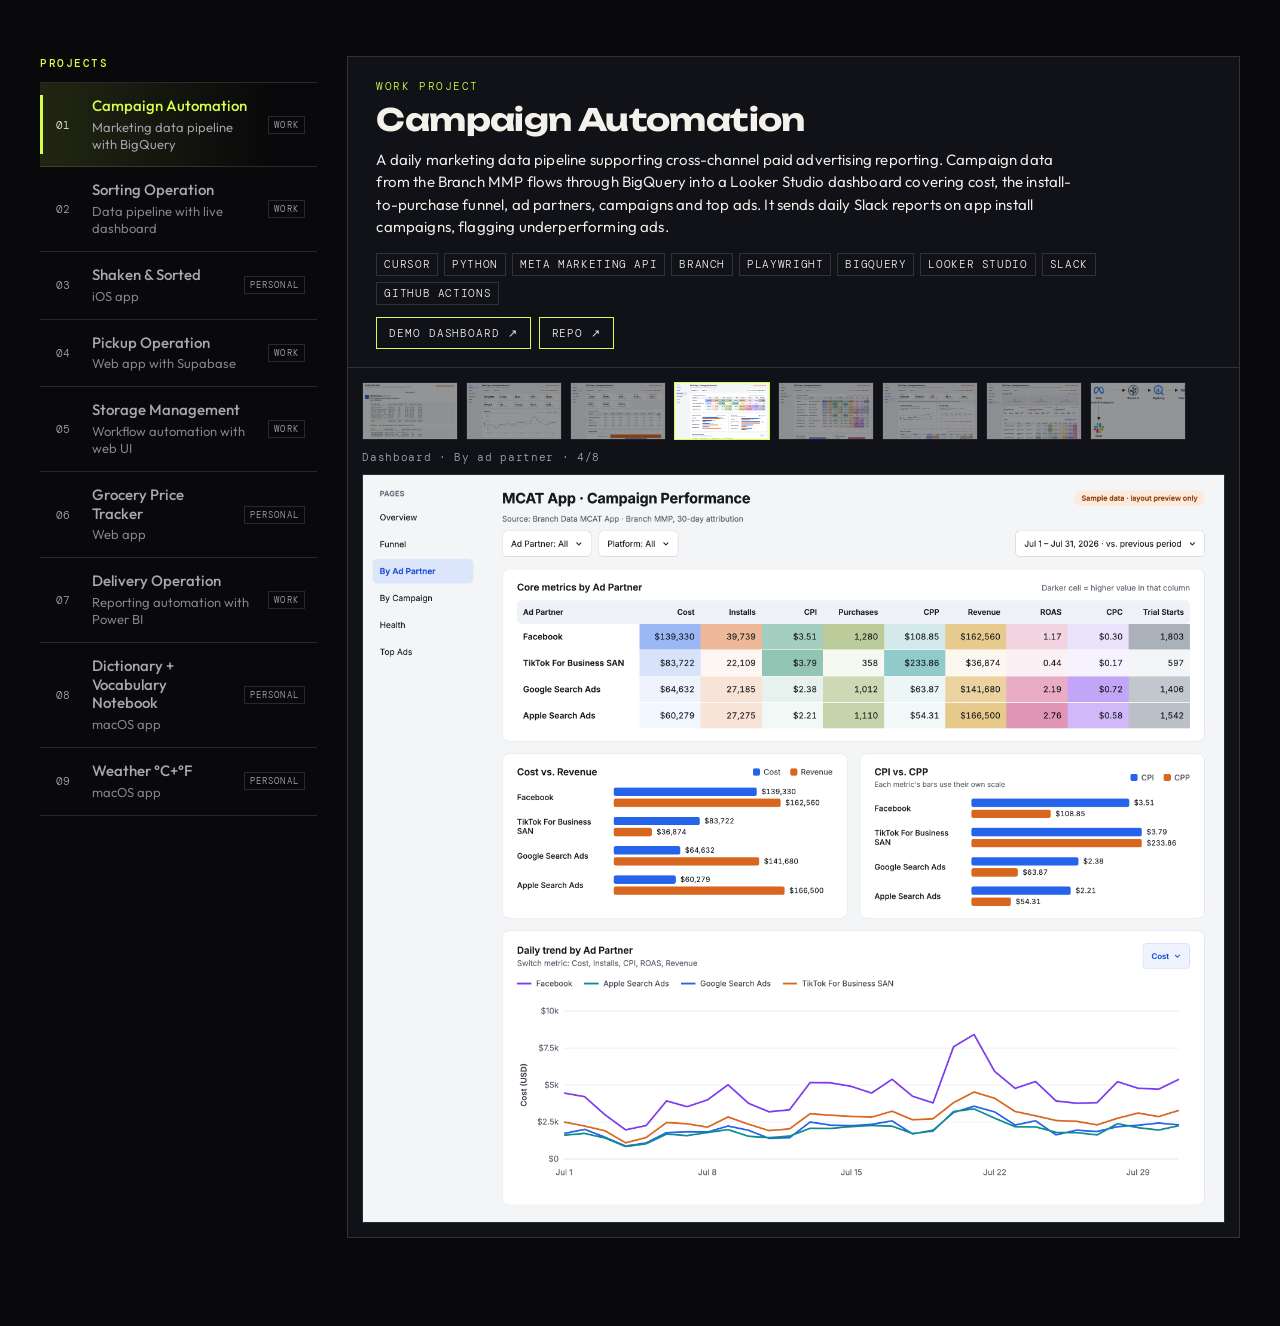
==== commit f0a774c1: "Add email options menu, fill the projects button, and a Project demos cue Email now offers Gmail, Ou" ====
--- a/index.html
+++ b/index.html
@@ -60,7 +60,7 @@
             </span>
             <span class="arrow" aria-hidden="true">↗</span>
           </a>
-          <a class="row" href="mailto:vivienneyang710@gmail.com">
+          <a class="row" id="email-row" href="mailto:vivienneyang710@gmail.com" aria-haspopup="true" aria-expanded="false" aria-controls="mail-menu">
             <span class="idx">04</span>
             <span class="copy">
               <span class="label">Email</span>
@@ -68,6 +68,13 @@
             </span>
             <span class="arrow" aria-hidden="true">↗</span>
           </a>
+          <!-- mailto does nothing on computers without a mail app, so Email offers every way in -->
+          <div class="mail-menu" id="mail-menu" hidden>
+            <a href="https://mail.google.com/mail/?view=cm&amp;fs=1&amp;to=vivienneyang710@gmail.com" target="_blank" rel="noopener">Gmail <span aria-hidden="true">↗</span></a>
+            <a href="https://outlook.live.com/mail/0/deeplink/compose?to=vivienneyang710@gmail.com" target="_blank" rel="noopener">Outlook <span aria-hidden="true">↗</span></a>
+            <a href="mailto:vivienneyang710@gmail.com">Mail app <span aria-hidden="true">↗</span></a>
+            <button type="button" id="mail-copy">Copy address</button>
+          </div>
         </nav>
       </div>
 
@@ -178,7 +185,10 @@
       </section>
     </main>
 
-    <script src="projects.js?v=2026-11-14a"></script>
+    <!-- the projects sit below the fold on most screens, so a small cue points to them until they show -->
+    <a class="to-projects" id="to-projects" href="#work" aria-hidden="true" tabindex="-1">↓ Project demos</a>
+
+    <script src="projects.js?v=2026-11-19a"></script>
     <script>
       // Side by side, the "4 years" line and its timeline start level with the WashU milestone,
       // where the timeline begins. Stacked, they keep their place under the lead.
@@ -198,6 +208,41 @@
         document.fonts.ready.then(align);
         align();
       })();
+
+      // The "Projects below" cue shows only while the projects are still off screen below
+      (() => {
+        const cue = document.getElementById("to-projects");
+        const work = document.getElementById("work");
+        new IntersectionObserver(([e]) => {
+          const below = !e.isIntersecting && e.boundingClientRect.top > 0;
+          cue.classList.toggle("is-on", below);
+          cue.setAttribute("aria-hidden", !below);
+          cue.tabIndex = below ? 0 : -1;
+        }).observe(work);
+      })();
+
+      // Email opens a small menu: Gmail, Outlook, the mail app, or copy the address
+      (() => {
+        const row = document.getElementById("email-row");
+        const menu = document.getElementById("mail-menu");
+        const copyBtn = document.getElementById("mail-copy");
+        const address = "vivienneyang710@gmail.com";
+        const setOpen = (open) => { menu.hidden = !open; row.setAttribute("aria-expanded", open); };
+        row.addEventListener("click", (e) => { e.preventDefault(); setOpen(menu.hidden); });
+        document.addEventListener("click", (e) => { if (!menu.hidden && !menu.contains(e.target) && !row.contains(e.target)) setOpen(false); });
+        document.addEventListener("keydown", (e) => { if (e.key === "Escape" && !menu.hidden) { setOpen(false); row.focus(); } });
+        menu.querySelectorAll("a").forEach((a) => a.addEventListener("click", () => setOpen(false)));
+        copyBtn.addEventListener("click", async () => {
+          try { await navigator.clipboard.writeText(address); }
+          catch {
+            const t = document.createElement("textarea");
+            t.value = address; t.style.position = "fixed"; t.style.opacity = "0";
+            document.body.appendChild(t); t.select(); document.execCommand("copy"); t.remove();
+          }
+          copyBtn.textContent = "Copied ✓";
+          setTimeout(() => { copyBtn.textContent = "Copy address"; }, 1800);
+        });
+      })();
     </script>
   </body>
 </html>
--- a/styles.css
+++ b/styles.css
@@ -139,16 +139,20 @@
   letter-spacing: 0.08em;
   text-transform: uppercase;
   text-decoration: none;
-  color: var(--ink);
+  font-weight: 500;
+  color: var(--on-accent);
+  background: var(--accent);
   border: 1px solid var(--accent);
   padding: 8px 12px;
   white-space: nowrap;
-  transition: background 160ms ease;
+  transition: background 160ms ease, border-color 160ms ease;
 }
 
 .jump:hover,
 .jump:focus-visible {
-  background: color-mix(in srgb, var(--accent) 12%, transparent);
+  background: color-mix(in srgb, var(--accent) 82%, var(--ink));
+  border-color: color-mix(in srgb, var(--accent) 82%, var(--ink));
+  outline: none;
 }
 
 .place {
@@ -197,6 +201,83 @@
 .links {
   display: flex;
   flex-direction: column;
+  position: relative;
+}
+
+/* "↓ Project demos": floats at the bottom until the projects come into view */
+.to-projects {
+  position: fixed;
+  left: 50%;
+  bottom: 24px;
+  z-index: 30;
+  padding: 12px 18px;
+  background: var(--accent);
+  color: var(--on-accent);
+  font: 500 11px/1 var(--mono);
+  letter-spacing: 0.08em;
+  text-transform: uppercase;
+  text-decoration: none;
+  white-space: nowrap;
+  box-shadow: 0 8px 24px rgba(0, 0, 0, 0.45);
+  opacity: 0;
+  pointer-events: none;
+  transform: translate(-50%, 8px);
+  transition: opacity 200ms ease, transform 200ms ease;
+}
+.to-projects.is-on {
+  opacity: 1;
+  pointer-events: auto;
+  transform: translate(-50%, 0);
+}
+.to-projects:hover,
+.to-projects:focus-visible {
+  background: color-mix(in srgb, var(--accent) 82%, var(--ink));
+  outline: none;
+}
+@media (prefers-reduced-motion: reduce) {
+  .to-projects { transition: none; }
+}
+
+/* Email's choices drop down over the page, so opening them moves nothing */
+.mail-menu {
+  position: absolute;
+  top: 100%;
+  right: 0;
+  z-index: 20;
+  display: grid;
+  grid-template-columns: repeat(4, auto);
+  margin-top: 8px;
+  border: 1px solid var(--line);
+  background: var(--panel);
+}
+.mail-menu[hidden] { display: none; }
+.mail-menu a,
+.mail-menu button {
+  padding: 12px 16px;
+  border: 0;
+  border-left: 1px solid var(--line);
+  background: none;
+  color: var(--ink);
+  font: 500 11px/1 var(--mono);
+  letter-spacing: 0.08em;
+  text-transform: uppercase;
+  text-decoration: none;
+  white-space: nowrap;
+  cursor: pointer;
+}
+.mail-menu > :first-child { border-left: 0; }
+.mail-menu a:hover,
+.mail-menu a:focus-visible,
+.mail-menu button:hover,
+.mail-menu button:focus-visible {
+  background: var(--row);
+  color: var(--accent);
+  outline: none;
+}
+@media (max-width: 520px) {
+  .mail-menu { left: 0; grid-template-columns: repeat(2, 1fr); }
+  .mail-menu > :nth-child(3) { border-left: 0; }
+  .mail-menu > :nth-child(n + 3) { border-top: 1px solid var(--line); }
 }
 
 .row {
@@ -211,7 +292,7 @@
   transition: background 160ms ease;
 }
 
-.row:last-child {
+.row:last-of-type {
   border-bottom: 1px solid var(--line);
 }
 
@@ -382,6 +463,8 @@
 .work {
   padding: 28px 0 48px;
   scroll-margin-top: 28px;
+  /* switching projects changes the panel's height; keep the page where the reader left it */
+  overflow-anchor: none;
 }
 
 .pj {
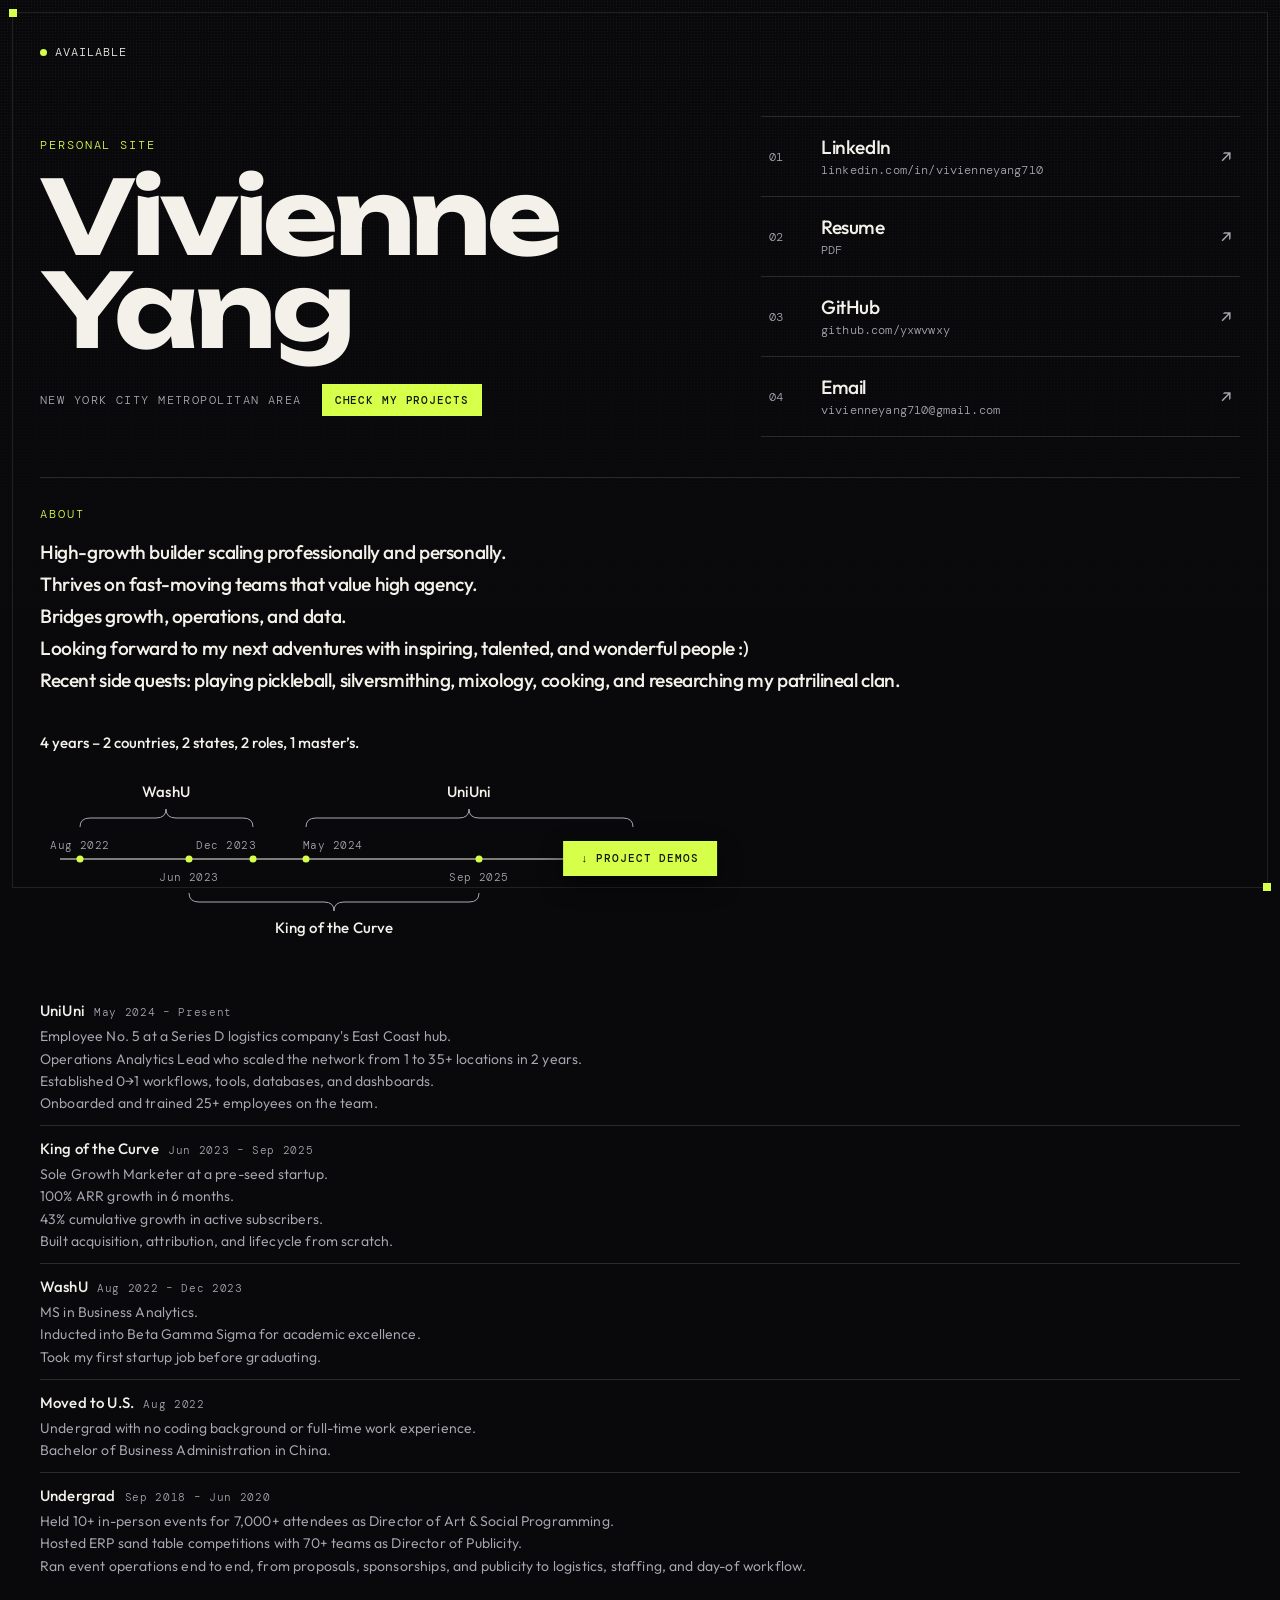
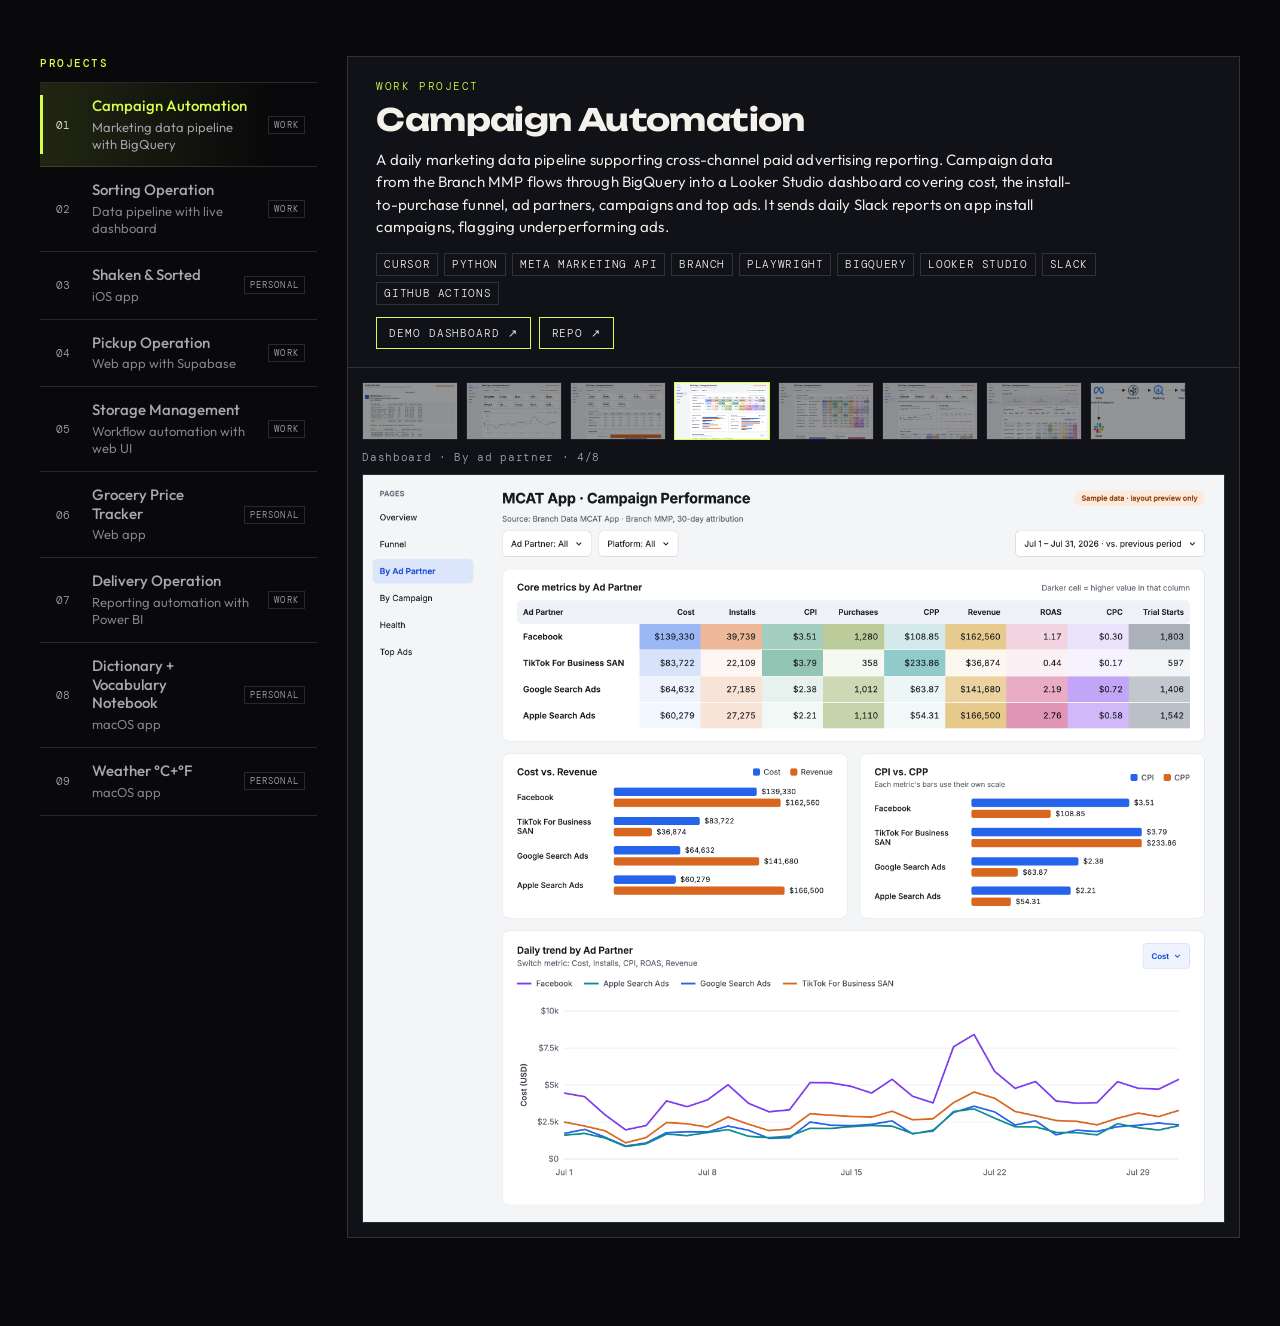
==== commit c92ef360: "Add mixology and cooking to the side quests Co-Authored-By: Claude Opus 5.5 <noreply@anthropic.com>" ====
--- a/index.html
+++ b/index.html
@@ -13,7 +13,7 @@
       href="https://fonts.googleapis.com/css2?family=DM+Mono:ital,wght@0,400;0,500&family=Outfit:wght@360;500&family=Unbounded:wght@500;700&display=swap"
       rel="stylesheet"
     />
-    <link rel="stylesheet" href="styles.css?v=2026-11-14m" />
+    <link rel="stylesheet" href="styles.css?v=2026-11-24a" />
   </head>
   <body>
     <div class="frame" aria-hidden="true"></div>
@@ -87,7 +87,7 @@
               <p>Thrives on fast-moving teams that value high agency.</p>
               <p>Bridges growth, operations, and data.</p>
               <p>Looking forward to my next adventures with inspiring, talented, and wonderful people :)</p>
-              <p>Recent side quests: playing pickleball, silversmithing, and researching my patrilineal clan.</p>
+              <p>Recent side quests: playing pickleball, silversmithing, mixology, cooking, and researching my patrilineal clan.</p>
             </div>
             <div class="about-bottom">
               <p class="about-stat">4 years – 2 countries, 2 states, 2 roles, 1 master’s.</p>
